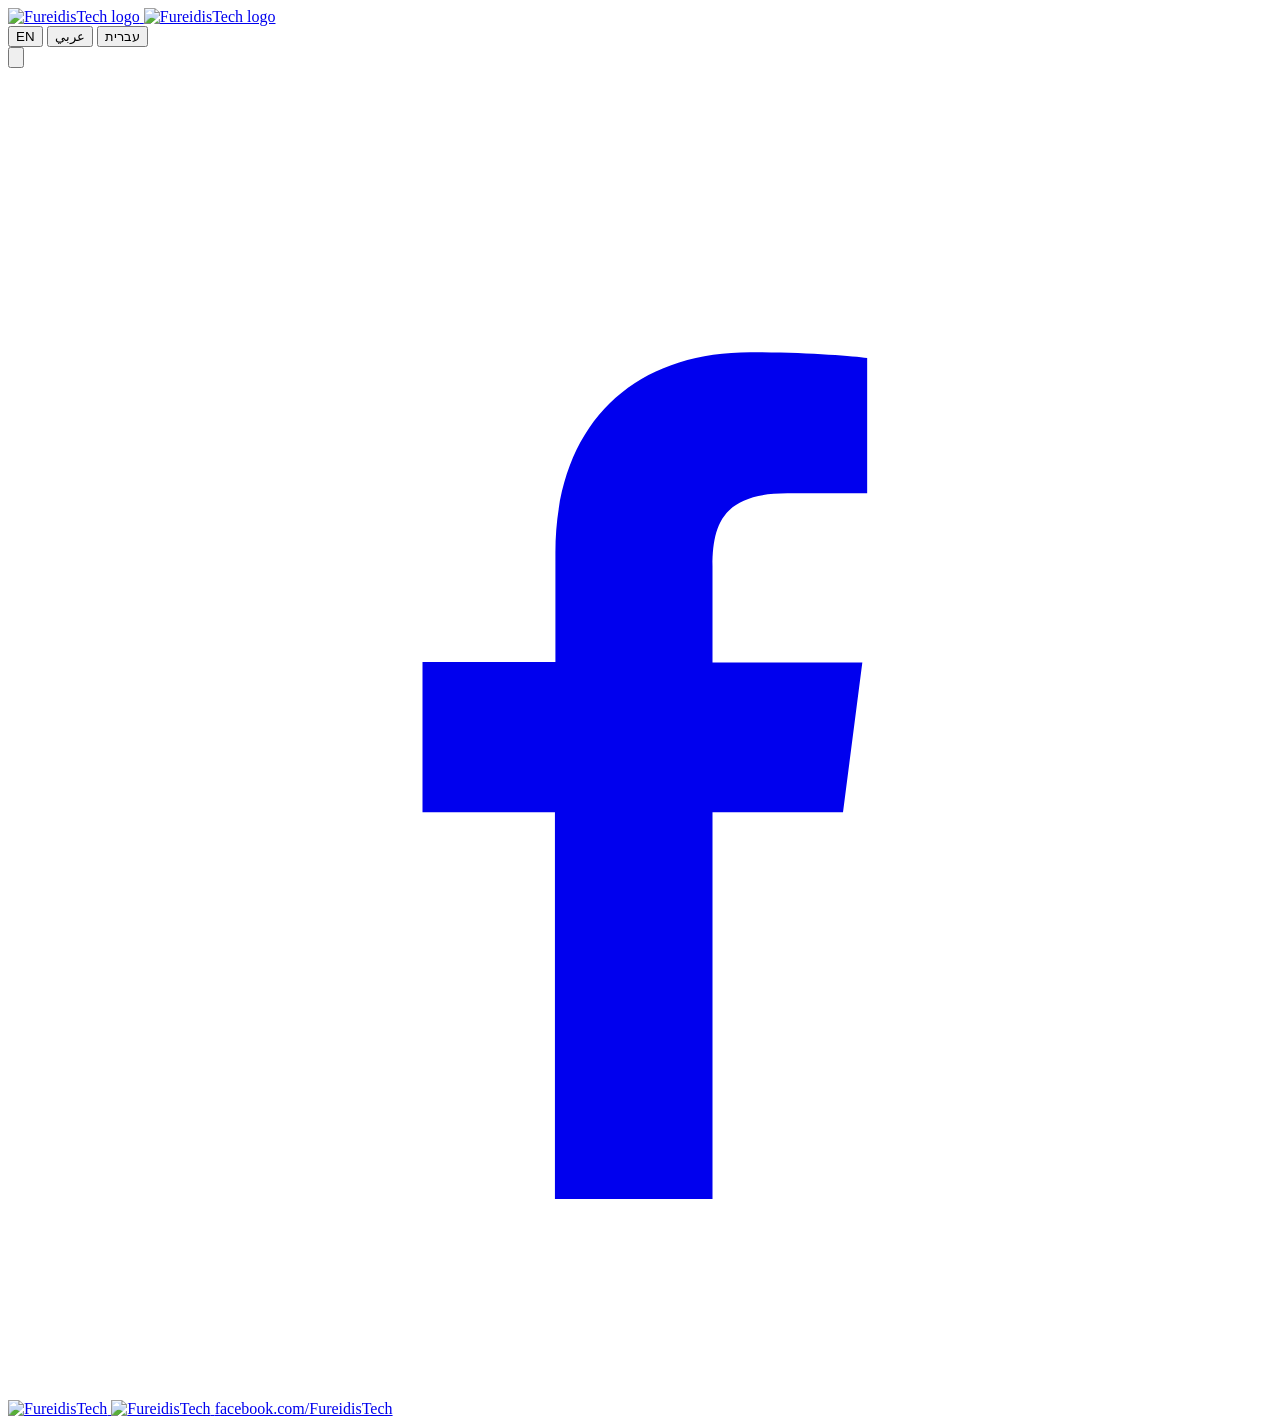
==== events.html @ 4ae49a77 "Add files via upload" ====
<!DOCTYPE html>
<html lang="en" dir="ltr">
<head>
<meta charset="UTF-8">
<meta name="viewport" content="width=device-width, initial-scale=1.0">
<title>Events — FureidisTech</title>
<meta name="description" content="FureidisTech: a tech innovation hub bringing together young talent, students and academics from Fureidis.">
<link rel="icon" type="image/png" href="assets/logo_light.png">
<link rel="preconnect" href="https://fonts.googleapis.com">
<link rel="preconnect" href="https://fonts.gstatic.com" crossorigin>
<link href="https://fonts.googleapis.com/css2?family=Rubik:wght@300;400;500;600;700;800;900&display=swap" rel="stylesheet">
<link rel="stylesheet" href="assets/style.css">
</head>
<body>
<header>
  <div class="wrap nav">
    <a class="brand" href="index.html" aria-label="FureidisTech home">
      <img class="logo-l" src="assets/logo_light.png" alt="FureidisTech logo">
      <img class="logo-d" src="assets/logo_dark.png" alt="FureidisTech logo">
    </a>
    <nav class="links" aria-label="Main">
      <a href="index.html" data-i18n="nav_home"></a>
      <a href="what-we-do.html" data-i18n="nav_what"></a>
      <a href="events.html" class="active" data-i18n="nav_events"></a>
      <a href="index.html#town" data-i18n="nav_town"></a>
      <a href="join.html" data-i18n="nav_join"></a>
    </nav>
    <div class="controls">
      <div class="langs" role="group" aria-label="Language">
        <button type="button" data-lang="en" aria-pressed="true">EN</button>
        <button type="button" data-lang="ar" aria-pressed="false">عربي</button>
        <button type="button" data-lang="he" aria-pressed="false">עברית</button>
      </div>
      <button class="theme-btn" id="themeBtn" type="button" aria-label="Toggle dark mode">
        <svg id="iconMoon" viewBox="0 0 24 24" fill="none" stroke="currentColor" stroke-width="2" stroke-linecap="round" stroke-linejoin="round"><path d="M21 12.8A9 9 0 1 1 11.2 3a7 7 0 0 0 9.8 9.8Z"/></svg>
        <svg id="iconSun" viewBox="0 0 24 24" fill="none" stroke="currentColor" stroke-width="2" stroke-linecap="round" stroke-linejoin="round" style="display:none"><circle cx="12" cy="12" r="4"/><path d="M12 2v2m0 16v2M4.9 4.9l1.4 1.4m11.4 11.4 1.4 1.4M2 12h2m16 0h2M4.9 19.1l1.4-1.4m11.4-11.4 1.4-1.4"/></svg>
      </button>
    </div>
  </div>
</header>
<main>
<section class="page-hero">
  <div class="wrap">
    <div class="kicker" data-i18n="ev_kicker"></div>
    <h1 data-i18n="ev_h2"></h1>
    <p class="lead" data-i18n="ev_p"></p>
  </div>
</section>

<section>
  <div class="wrap">
    <div class="grid2">
      <div class="card ev reveal tilt">
        <span class="tag" data-i18n="ev1_tag"></span>
        <h3 data-i18n="ev1_h"></h3>
        <p data-i18n="ev1_p"></p>
      </div>
      <div class="card ev reveal tilt">
        <span class="tag" data-i18n="ev2_tag"></span>
        <h3 data-i18n="ev2_h"></h3>
        <p data-i18n="ev2_p"></p>
      </div>
    </div>
  </div>
</section>

<section class="band">
  <div class="wrap">
    <div class="card ev-next reveal" style="text-align:center;padding:clamp(32px,5vw,52px)">
      <span class="tag" style="display:inline-block;font-size:.72rem;font-weight:700;letter-spacing:.14em;text-transform:uppercase;color:var(--accent);margin-bottom:12px" data-i18n="ev_next_tag"></span>
      <h2 data-i18n="ev_next_h"></h2>
      <p style="color:var(--ink-soft);max-width:34rem;margin:0 auto 26px" data-i18n="ev_next_p"></p>
      <div class="cta-row" style="justify-content:center">
        <a class="btn btn-primary" href="https://www.facebook.com/FureidisTech" target="_blank" rel="noopener"><svg viewBox="0 0 24 24" fill="currentColor" aria-hidden="true"><path d="M13.5 21v-8h2.7l.4-3.1h-3.1V7.9c0-.9.25-1.5 1.55-1.5h1.65V3.6c-.29-.04-1.27-.12-2.42-.12-2.4 0-4.03 1.46-4.03 4.15v2.26H7.5V13h2.74v8h3.26Z"/></svg><span data-i18n="ev_next_cta"></span></a>
        <a class="btn btn-ghost" href="join.html" data-i18n="join_cta1"></a>
      </div>
    </div>
  </div>
</section>
</main>
<footer>
  <div class="wrap">
    <a href="index.html" aria-label="FureidisTech home">
      <img class="logo-l" src="assets/logo_light.png" alt="FureidisTech">
      <img class="logo-d" src="assets/logo_dark.png" alt="FureidisTech">
    </a>
    <span data-i18n="foot_line"></span>
    <a href="https://www.facebook.com/FureidisTech" target="_blank" rel="noopener">facebook.com/FureidisTech</a>
  </div>
</footer>
<script src="assets/app.js"></script>
</body>
</html>
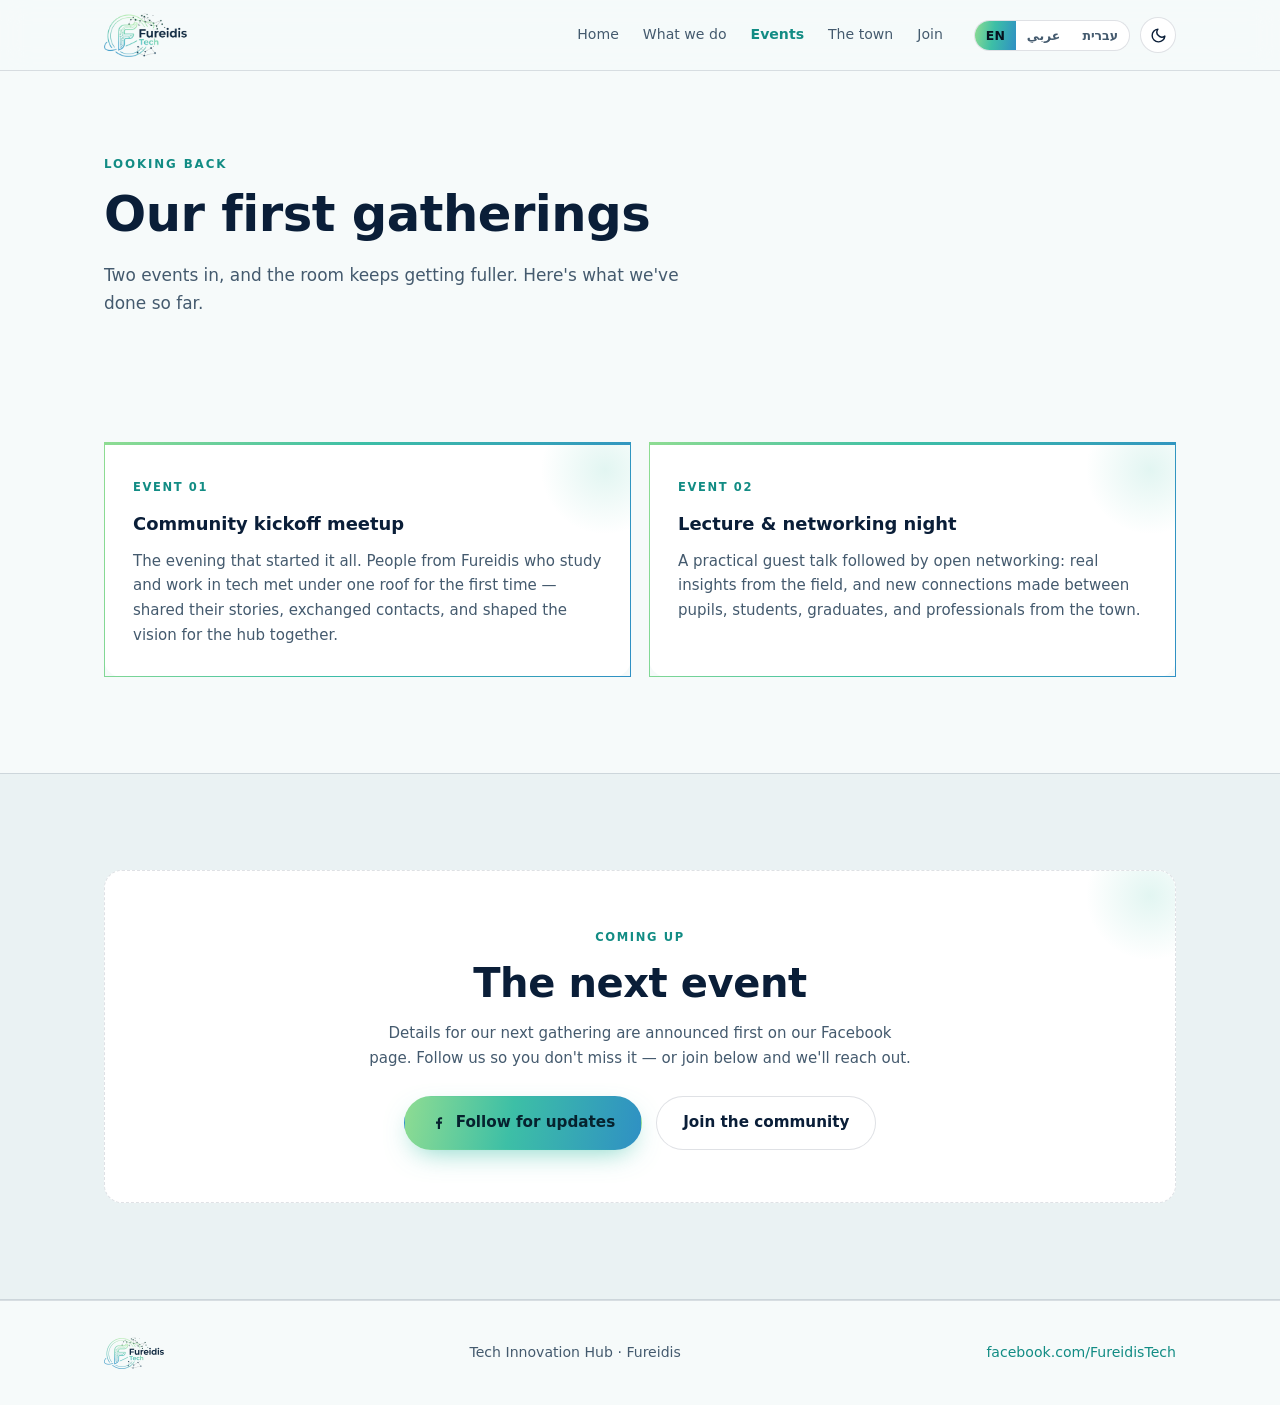
==== commit 21aa760f: "Add files via upload" ====
--- a/events.html
+++ b/events.html
@@ -5,18 +5,18 @@
 <meta name="viewport" content="width=device-width, initial-scale=1.0">
 <title>Events — FureidisTech</title>
 <meta name="description" content="FureidisTech: a tech innovation hub bringing together young talent, students and academics from Fureidis.">
-<link rel="icon" type="image/png" href="assets/logo_light.png">
+<link rel="icon" type="image/png" href="logo_light.png">
 <link rel="preconnect" href="https://fonts.googleapis.com">
 <link rel="preconnect" href="https://fonts.gstatic.com" crossorigin>
 <link href="https://fonts.googleapis.com/css2?family=Rubik:wght@300;400;500;600;700;800;900&display=swap" rel="stylesheet">
-<link rel="stylesheet" href="assets/style.css">
+<link rel="stylesheet" href="style.css">
 </head>
 <body>
 <header>
   <div class="wrap nav">
     <a class="brand" href="index.html" aria-label="FureidisTech home">
-      <img class="logo-l" src="assets/logo_light.png" alt="FureidisTech logo">
-      <img class="logo-d" src="assets/logo_dark.png" alt="FureidisTech logo">
+      <img class="logo-l" src="logo_light.png" alt="FureidisTech logo" width="480" height="256">
+      <img class="logo-d" src="logo_dark.png" alt="FureidisTech logo" width="480" height="256">
     </a>
     <nav class="links" aria-label="Main">
       <a href="index.html" data-i18n="nav_home"></a>
@@ -50,12 +50,12 @@
 <section>
   <div class="wrap">
     <div class="grid2">
-      <div class="card ev reveal tilt">
+      <div class="card ev reveal">
         <span class="tag" data-i18n="ev1_tag"></span>
         <h3 data-i18n="ev1_h"></h3>
         <p data-i18n="ev1_p"></p>
       </div>
-      <div class="card ev reveal tilt">
+      <div class="card ev reveal">
         <span class="tag" data-i18n="ev2_tag"></span>
         <h3 data-i18n="ev2_h"></h3>
         <p data-i18n="ev2_p"></p>
@@ -81,13 +81,13 @@
 <footer>
   <div class="wrap">
     <a href="index.html" aria-label="FureidisTech home">
-      <img class="logo-l" src="assets/logo_light.png" alt="FureidisTech">
-      <img class="logo-d" src="assets/logo_dark.png" alt="FureidisTech">
+      <img class="logo-l" src="logo_light.png" alt="FureidisTech" width="480" height="256">
+      <img class="logo-d" src="logo_dark.png" alt="FureidisTech" width="480" height="256">
     </a>
     <span data-i18n="foot_line"></span>
     <a href="https://www.facebook.com/FureidisTech" target="_blank" rel="noopener">facebook.com/FureidisTech</a>
   </div>
 </footer>
-<script src="assets/app.js"></script>
+<script src="app.js"></script>
 </body>
 </html>
--- a/style.css
+++ b/style.css
@@ -0,0 +1,250 @@
+:root{
+  /* Brand palette — sampled from the FureidisTech logo */
+  --green:#8EDC92;
+  --teal:#3DBFA6;
+  --blue:#2F90C4;
+  --navy:#0A1E38;
+  --grad:linear-gradient(100deg,#8EDC92 0%,#3DBFA6 45%,#2F90C4 100%);
+
+  --bg:#F6FAFA;
+  --bg-raise:#FFFFFF;
+  --bg-sunken:#EAF2F3;
+  --ink:#0A1E38;
+  --ink-soft:#445A6E;
+  --line:rgba(10,30,56,.13);
+  --accent:#128C84;
+  --glow:rgba(61,191,166,.15);
+  --shadow:0 20px 50px -20px rgba(10,30,56,.25);
+  --radius:18px;
+}
+[data-theme="dark"]{
+  --bg:#071523;
+  --bg-raise:#0D2033;
+  --bg-sunken:#04101B;
+  --ink:#EAF3F8;
+  --ink-soft:#9AB0C0;
+  --line:rgba(234,243,248,.12);
+  --accent:#4FD0B5;
+  --glow:rgba(79,208,181,.16);
+  --shadow:0 24px 60px -24px rgba(0,0,0,.6);
+}
+*{box-sizing:border-box;margin:0;padding:0}
+html{scroll-behavior:smooth}
+@media (prefers-reduced-motion: reduce){
+  html{scroll-behavior:auto}
+  *,*::before,*::after{animation-duration:.001s !important;transition-duration:.001s !important}
+}
+body{
+  font-family:'Rubik',system-ui,-apple-system,'Segoe UI',sans-serif;
+  background:var(--bg);color:var(--ink);line-height:1.65;
+  transition:background .35s ease,color .35s ease;overflow-x:hidden;
+}
+::selection{background:var(--teal);color:#06121F}
+a{color:inherit}
+img,svg{display:block}
+.wrap{max-width:1120px;margin-inline:auto;padding-inline:24px}
+
+/* ---------- Header ---------- */
+header{
+  position:sticky;top:0;z-index:50;backdrop-filter:blur(14px);
+  background:color-mix(in srgb, var(--bg) 80%, transparent);
+  border-bottom:1px solid var(--line);
+}
+.nav{display:flex;align-items:center;gap:20px;height:70px}
+.brand{display:flex;align-items:center;text-decoration:none}
+.brand img{height:44px;width:auto;aspect-ratio:480/256}
+.logo-d{display:none}
+[data-theme="dark"] .logo-l{display:none}
+[data-theme="dark"] .logo-d{display:block}
+nav.links{display:flex;gap:2px;margin-inline-start:auto}
+nav.links a{
+  text-decoration:none;font-size:.88rem;font-weight:500;color:var(--ink-soft);
+  padding:8px 11px;border-radius:10px;transition:color .2s,background .2s;white-space:nowrap;
+}
+nav.links a:hover{color:var(--ink);background:var(--glow)}
+nav.links a.active{color:var(--accent);font-weight:700}
+.controls{display:flex;align-items:center;gap:10px;margin-inline-start:auto}
+nav.links + .controls{margin-inline-start:0}
+.langs{display:flex;border:1px solid var(--line);border-radius:999px;overflow:hidden;background:var(--bg-raise)}
+.langs button{
+  border:0;background:transparent;color:var(--ink-soft);cursor:pointer;
+  font-family:inherit;font-size:.78rem;font-weight:600;padding:7px 11px;transition:.2s;
+}
+.langs button[aria-pressed="true"]{background:var(--grad);color:#06121F}
+.theme-btn{
+  border:1px solid var(--line);background:var(--bg-raise);color:var(--ink);
+  width:36px;height:36px;border-radius:999px;cursor:pointer;display:grid;place-items:center;transition:.2s;flex:none;
+}
+.theme-btn:hover{border-color:var(--accent);color:var(--accent)}
+.theme-btn svg{width:17px;height:17px}
+:focus-visible{outline:2px solid var(--accent);outline-offset:2px;border-radius:6px}
+
+/* ---------- Hero (home) ---------- */
+.hero{position:relative;padding-block:clamp(64px,10vw,120px) clamp(56px,8vw,96px)}
+.hero .wrap{display:grid;grid-template-columns:1.05fr .95fr;gap:48px;align-items:center}
+.eyebrow{
+  display:inline-flex;align-items:center;gap:8px;
+  font-size:.74rem;font-weight:600;letter-spacing:.14em;text-transform:uppercase;
+  color:var(--accent);border:1px solid var(--line);border-radius:999px;
+  padding:7px 14px;background:var(--bg-raise);margin-bottom:22px;
+}
+.eyebrow::before{content:"";width:7px;height:7px;border-radius:50%;background:var(--grad);box-shadow:0 0 0 4px var(--glow)}
+h1{font-size:clamp(2.3rem,5.2vw,3.9rem);font-weight:900;line-height:1.12;letter-spacing:-.01em;margin-bottom:20px}
+h1 .hl{
+  background:var(--grad);-webkit-background-clip:text;background-clip:text;
+  -webkit-text-fill-color:transparent;color:transparent;white-space:nowrap;
+}
+.hero p.lead{font-size:1.1rem;color:var(--ink-soft);max-width:34rem;margin-bottom:32px}
+.cta-row{display:flex;flex-wrap:wrap;gap:14px}
+.btn{
+  display:inline-flex;align-items:center;gap:9px;text-decoration:none;cursor:pointer;
+  font-family:inherit;font-weight:700;font-size:.95rem;border-radius:999px;
+  padding:13px 26px;border:1px solid transparent;transition:.25s;
+}
+.btn-primary{background:var(--grad);color:#06222E;box-shadow:0 10px 28px -10px rgba(61,191,166,.7)}
+.btn-primary:hover{filter:brightness(1.08)}
+.btn-ghost{border-color:var(--line);color:var(--ink);background:var(--bg-raise);font-weight:600}
+.btn-ghost:hover{border-color:var(--accent);color:var(--accent)}
+.btn svg{width:16px;height:16px}
+
+/* ---------- Page hero (inner pages) ---------- */
+.page-hero{padding-block:clamp(52px,7vw,84px) clamp(20px,3vw,28px)}
+.page-hero h1{font-size:clamp(2rem,4.4vw,3.1rem)}
+.page-hero p.lead{font-size:1.06rem;color:var(--ink-soft);max-width:38rem}
+
+/* signature: 3D network sphere */
+.orb{position:relative;aspect-ratio:1/1;max-width:480px;margin-inline:auto;width:100%}
+.orb canvas{width:100%;height:100%;display:block}
+.orb::before{
+  content:"";position:absolute;inset:8%;border-radius:50%;
+  background:radial-gradient(circle at 32% 28%, rgba(142,220,146,.18), transparent 55%),
+             radial-gradient(circle at 70% 72%, rgba(47,144,196,.16), transparent 55%);
+  filter:blur(4px);z-index:0;
+}
+.orb .tag{
+  position:absolute;inset-inline-start:50%;bottom:-6px;transform:translateX(-50%);
+  font-size:.72rem;font-weight:600;letter-spacing:.12em;text-transform:uppercase;color:var(--ink-soft);
+  white-space:nowrap;opacity:.8;
+}
+[dir="rtl"] .orb .tag{transform:translateX(50%)}
+
+/* ---------- Sections ---------- */
+section{padding-block:clamp(56px,8vw,96px)}
+.sec-head{max-width:44rem;margin-bottom:44px}
+.kicker{font-size:.74rem;font-weight:700;letter-spacing:.16em;text-transform:uppercase;color:var(--accent);margin-bottom:12px}
+h2{font-size:clamp(1.7rem,3.4vw,2.5rem);font-weight:800;line-height:1.2;letter-spacing:-.01em;margin-bottom:14px}
+.sec-head p{color:var(--ink-soft);font-size:1.02rem}
+
+/* pillars */
+.pillars{display:grid;grid-template-columns:repeat(3,1fr);gap:18px;margin-top:8px}
+.pillar{
+  border:1px solid var(--line);border-radius:var(--radius);background:var(--bg-raise);
+  padding:26px 24px;transition:box-shadow .3s ease;
+}
+.pillar:hover{box-shadow:var(--shadow)}
+.pillar .num{
+  width:42px;height:42px;border-radius:12px;display:grid;place-items:center;
+  background:var(--glow);color:var(--accent);margin-bottom:16px;
+}
+.pillar .num svg{width:20px;height:20px}
+.pillar h3{font-size:1.08rem;font-weight:700;margin-bottom:8px}
+.pillar p{font-size:.92rem;color:var(--ink-soft)}
+
+/* bands + cards */
+.band{background:var(--bg-sunken);border-block:1px solid var(--line)}
+.grid2{display:grid;grid-template-columns:repeat(2,1fr);gap:18px}
+.grid3{display:grid;grid-template-columns:repeat(3,1fr);gap:18px}
+.card{
+  border:1px solid var(--line);border-radius:var(--radius);background:var(--bg-raise);
+  padding:28px;position:relative;overflow:hidden;
+  transition:box-shadow .3s ease;
+}
+.card:hover{box-shadow:var(--shadow)}
+.card::after{
+  content:"";position:absolute;inset-inline-end:-40px;top:-40px;width:130px;height:130px;border-radius:50%;
+  background:radial-gradient(circle, var(--glow), transparent 70%);pointer-events:none;
+}
+.card .ic{
+  width:46px;height:46px;border-radius:13px;display:grid;place-items:center;
+  background:var(--glow);color:var(--accent);margin-bottom:18px;
+}
+.card .ic svg{width:22px;height:22px}
+.card h3{font-size:1.12rem;font-weight:700;margin-bottom:10px}
+.card p{font-size:.94rem;color:var(--ink-soft)}
+
+/* events */
+.ev{border-top:3px solid transparent;border-image:var(--grad) 1;border-top-left-radius:0;border-top-right-radius:0}
+.ev .tag{
+  display:inline-block;font-size:.72rem;font-weight:700;letter-spacing:.14em;text-transform:uppercase;
+  color:var(--accent);margin-bottom:12px;
+}
+.ev-next{border-style:dashed;border-width:1.5px;border-color:var(--line);border-image:none;border-radius:var(--radius)}
+
+/* link cards */
+a.card{display:block;text-decoration:none}
+a.card .go{display:inline-flex;align-items:center;gap:6px;margin-top:14px;font-size:.85rem;font-weight:600;color:var(--accent)}
+a.card .go svg{width:14px;height:14px;transition:transform .25s}
+a.card:hover .go svg{transform:translateX(3px)}
+[dir="rtl"] a.card .go svg{transform:scaleX(-1)}
+[dir="rtl"] a.card:hover .go svg{transform:scaleX(-1) translateX(3px)}
+
+/* audience chips */
+.who{display:flex;flex-wrap:wrap;gap:12px;margin-top:28px}
+.chip{
+  display:inline-flex;align-items:center;gap:8px;border:1px solid var(--line);border-radius:999px;
+  background:var(--bg-raise);padding:9px 18px;font-size:.88rem;font-weight:500;color:var(--ink-soft);
+}
+.chip::before{content:"";width:6px;height:6px;border-radius:50%;background:var(--grad)}
+
+/* join box (home CTA) */
+.join-box{
+  border:1px solid var(--line);border-radius:26px;background:var(--bg-raise);
+  padding:clamp(36px,6vw,64px);text-align:center;position:relative;overflow:hidden;box-shadow:var(--shadow);
+}
+.join-box::before{
+  content:"";position:absolute;inset:0;pointer-events:none;
+  background:
+    radial-gradient(420px 210px at 12% 0%, rgba(142,220,146,.14), transparent 70%),
+    radial-gradient(420px 210px at 88% 100%, rgba(47,144,196,.14), transparent 70%);
+}
+.join-box h2{margin-bottom:12px}
+.join-box p{color:var(--ink-soft);max-width:36rem;margin:0 auto 30px}
+.join-box .cta-row{justify-content:center}
+
+/* ---------- Form (join page) ---------- */
+.form-grid{display:grid;grid-template-columns:1fr 1fr;gap:18px;max-width:760px}
+.form-grid .full{grid-column:1/-1}
+.field label{display:block;font-size:.86rem;font-weight:600;margin-bottom:7px}
+.field input,.field select,.field textarea{
+  width:100%;font-family:inherit;font-size:.95rem;color:var(--ink);
+  background:var(--bg-raise);border:1px solid var(--line);border-radius:12px;
+  padding:12px 15px;transition:border-color .2s, box-shadow .2s;
+}
+.field textarea{min-height:120px;resize:vertical}
+.field input:focus,.field select:focus,.field textarea:focus{
+  outline:none;border-color:var(--accent);box-shadow:0 0 0 3px var(--glow);
+}
+.form-note{font-size:.84rem;color:var(--ink-soft);margin-top:6px}
+.form-msg{display:none;margin-top:18px;padding:14px 18px;border-radius:12px;font-weight:600;font-size:.92rem}
+.form-msg.ok{display:block;background:var(--glow);color:var(--accent);border:1px solid var(--accent)}
+.form-msg.err{display:block;background:rgba(220,80,80,.1);color:#C0504D;border:1px solid #C0504D}
+
+/* footer */
+footer{border-top:1px solid var(--line);padding-block:36px;color:var(--ink-soft);font-size:.88rem}
+footer .wrap{display:flex;flex-wrap:wrap;align-items:center;gap:16px;justify-content:space-between}
+footer img{height:32px;width:auto;aspect-ratio:480/256}
+footer a{color:var(--accent);text-decoration:none}
+footer a:hover{text-decoration:underline}
+
+/* reveal on scroll — gentle fade only, gated behind .js so content never hides without JS */
+html.js .reveal{opacity:0;transition:opacity .45s ease}
+html.js .reveal.in{opacity:1}
+
+/* responsive */
+@media (max-width: 980px){ nav.links{display:none} }
+@media (max-width: 920px){
+  .hero .wrap{grid-template-columns:1fr;gap:36px}
+  .orb{max-width:360px}
+  .pillars,.grid2,.grid3,.form-grid{grid-template-columns:1fr}
+  .brand img{height:38px}
+}
